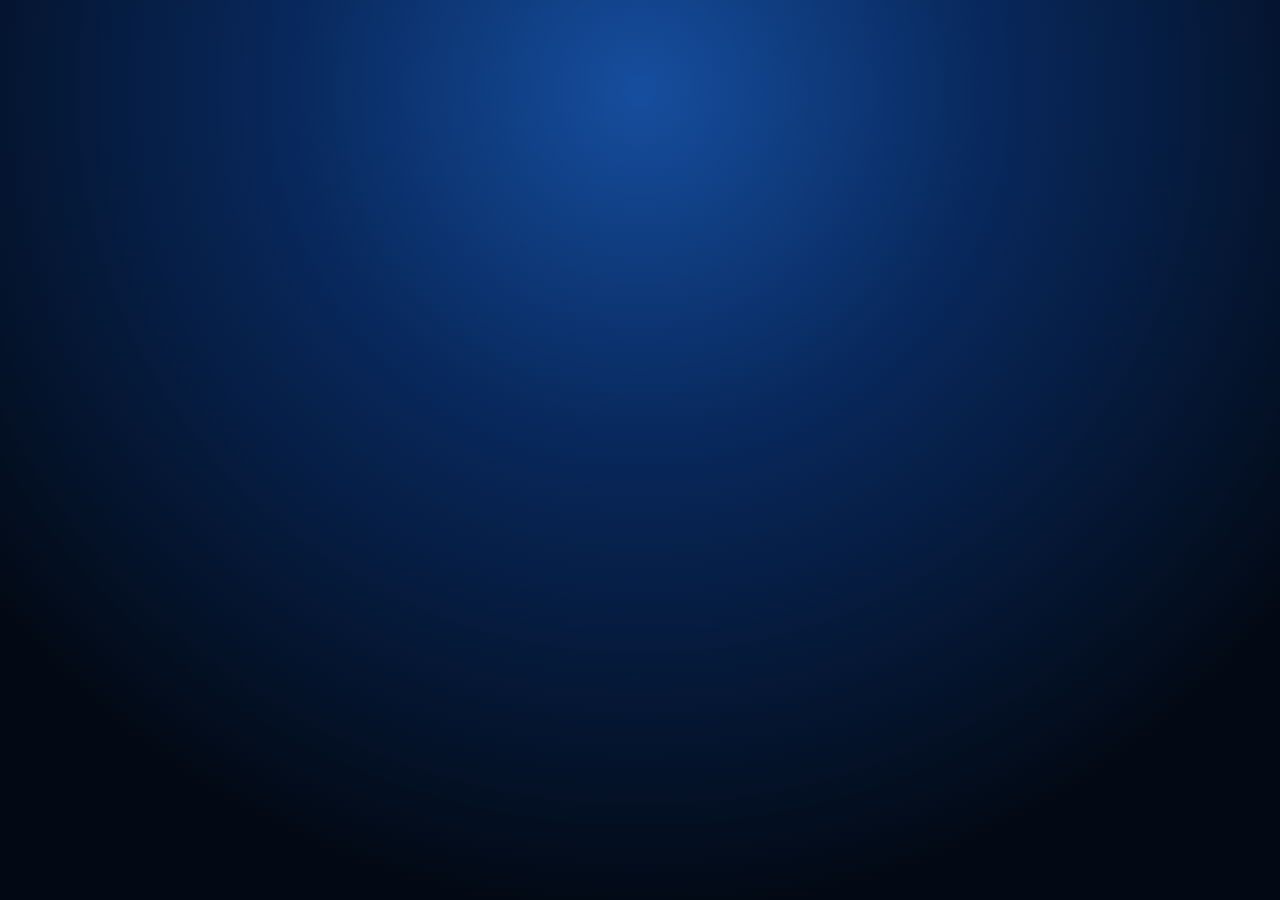
==== host.html @ 750aaca6 "Add files via upload" ====
<!doctype html><html><head><meta charset='utf-8'><meta name='viewport' content='width=device-width,initial-scale=1'><title>CIT Feud Control Room</title><link rel='stylesheet' href='style.css'></head><body class='host'><main id='hostApp'></main><script src='script.js'></script></body></html>
---- style.css ----
:root{--navy:#04152f;--panel:#071d40;--blue:#0d65d8;--blue2:#1595ff;--gold:#f5b62d;--gold2:#ffe080;--cream:#fff9e9;--red:#b8202b;--muted:#b9cbea}*{box-sizing:border-box}html,body{margin:0;min-height:100%;font-family:Arial,Helvetica,sans-serif;background:radial-gradient(circle at 50% 10%,#164e9e 0,#08285c 34%,#020914 80%);color:white}body{min-height:100vh}button,input{font:inherit}button{cursor:pointer}#game{min-height:100vh;padding:14px;display:flex;flex-direction:column;gap:12px}.game-header{display:grid;grid-template-columns:minmax(140px,190px) 1fr minmax(140px,190px);gap:12px;align-items:center}.brand{text-align:center;border:4px solid var(--gold);border-radius:24px;padding:8px 18px;background:linear-gradient(#0d438e,#061f4d);box-shadow:0 0 0 3px #6b3b00,0 0 25px #f7b62d44 inset}.brand small{font-weight:800;letter-spacing:.16em;color:#d8e7ff}.brand h1{margin:0;font-size:clamp(34px,5vw,70px);line-height:.9;text-shadow:0 4px #001433}.brand em{font-family:Georgia,serif;font-style:normal;color:var(--gold)}.team-score{background:#020b1b;border:3px solid #d8e2ef;border-radius:15px;padding:8px;text-align:center;box-shadow:0 5px 14px #0008}.team-score span{font-weight:900}.team-score strong{display:block;margin-top:5px;padding:3px;border:3px solid #27a0ff;border-radius:9px;background:linear-gradient(#157cff,#063a9e);font-size:44px}.layout{display:grid;grid-template-columns:minmax(0,1fr) 245px;gap:12px;flex:1;min-height:0}.stage{display:flex;flex-direction:column;gap:10px}.round-heading{display:flex;align-items:center;gap:12px}.round-heading span{background:linear-gradient(#ffc54a,#e98b05);color:#08255c;border:2px solid #ffe29b;border-radius:9px;padding:8px 13px;font-weight:1000}.round-heading strong{font-size:24px;text-transform:uppercase}.question{min-height:82px;display:grid;place-items:center;text-align:center;padding:14px 24px;background:#071b3c;border:4px solid var(--gold);border-radius:15px;font-size:clamp(22px,2.5vw,36px);font-weight:900}.answer-board{display:grid;grid-template-columns:1fr 1fr;gap:9px;flex:1}.answer{position:relative;min-height:78px;overflow:hidden;border:4px solid var(--gold);border-radius:10px;background:linear-gradient(#148cff,#0648aa);color:white;font-weight:900;font-size:clamp(16px,1.6vw,24px);box-shadow:inset 0 0 17px #72bdff77}.answer:hover{filter:brightness(1.08)}.cover{position:absolute;inset:0;display:grid;place-items:center;background:linear-gradient(#168dff,#0647aa)}.cover b{width:62px;height:48px;display:grid;place-items:center;border:3px solid var(--gold);border-radius:50%;background:#09285e;font-size:30px}.revealed{height:100%;display:grid;grid-template-columns:1fr 72px;align-items:center;text-transform:uppercase}.answer-text{padding:8px 12px}.answer-points{height:100%;display:grid;place-items:center;background:#061d49;border-left:2px solid #ffc446;font-size:28px}.answer.open .cover{display:none}.round-nav{display:flex;justify-content:center;gap:8px}.round-nav button,.control-rail button{border:1px solid #a7c5ef;background:#0b326c;color:#fff;border-radius:8px;padding:9px 10px;font-weight:800}.round-nav button:hover,.control-rail button:hover{background:#1552a6}.control-rail{display:flex;flex-direction:column;gap:10px}.rail-card{background:#061a3a;border:2px solid var(--gold);border-radius:14px;padding:11px}.rail-card h2{font-size:14px;letter-spacing:.08em;margin:0 0 9px;color:var(--gold2)}.rail-card label{display:block;font-size:12px;color:var(--muted);margin-bottom:5px}.rail-card input{width:100%;border:2px solid #3b74b9;border-radius:8px;background:#03132c;color:#fff;padding:8px;text-align:center;font-weight:900;font-size:20px}.bank{display:flex;justify-content:space-between;align-items:center;margin-bottom:8px}.bank span{color:var(--muted)}.bank strong{font-size:32px;color:var(--gold2)}.award-grid{display:grid;grid-template-columns:1fr 1fr;gap:6px;margin-top:8px}.control-rail .danger{background:#781717;border-color:#ff7474}.compact{display:grid;gap:7px}.strikes{min-height:48px;display:flex;align-items:center;justify-content:center;gap:8px;font-size:42px;font-weight:1000;color:#ff3131;text-shadow:0 2px white}.strikes span{color:#7f96b7;text-shadow:none;font-size:20px}.round-nav button:disabled{opacity:.35;cursor:not-allowed}footer{text-align:center;color:#9fb3d4;font-size:12px}.modal{position:fixed;inset:0;display:none;place-items:center;background:#000c;padding:20px;z-index:20}.modal.show{display:grid}.modal-card{width:min(700px,100%);background:#071d40;border:4px solid var(--gold);border-radius:20px;padding:24px;text-align:center;box-shadow:0 0 50px #000}.modal-card h2{font-size:34px;margin:0 0 10px}.modal-card p{font-size:20px;line-height:1.5}.modal-card button{padding:11px 18px;border:0;border-radius:8px;background:var(--gold);color:#09275d;font-weight:900}@media(max-width:900px){.layout{grid-template-columns:1fr}.control-rail{display:grid;grid-template-columns:repeat(2,1fr)}.answer-board{grid-template-columns:1fr 1fr}}@media(max-width:620px){#game{padding:8px}.game-header{grid-template-columns:1fr 1fr}.brand{grid-column:1/-1;grid-row:1}.team-score{grid-row:2}.control-rail{grid-template-columns:1fr}.answer-board{grid-template-columns:1fr}.round-heading{align-items:flex-start;flex-direction:column;gap:5px}.question{font-size:20px}.answer{min-height:62px}}
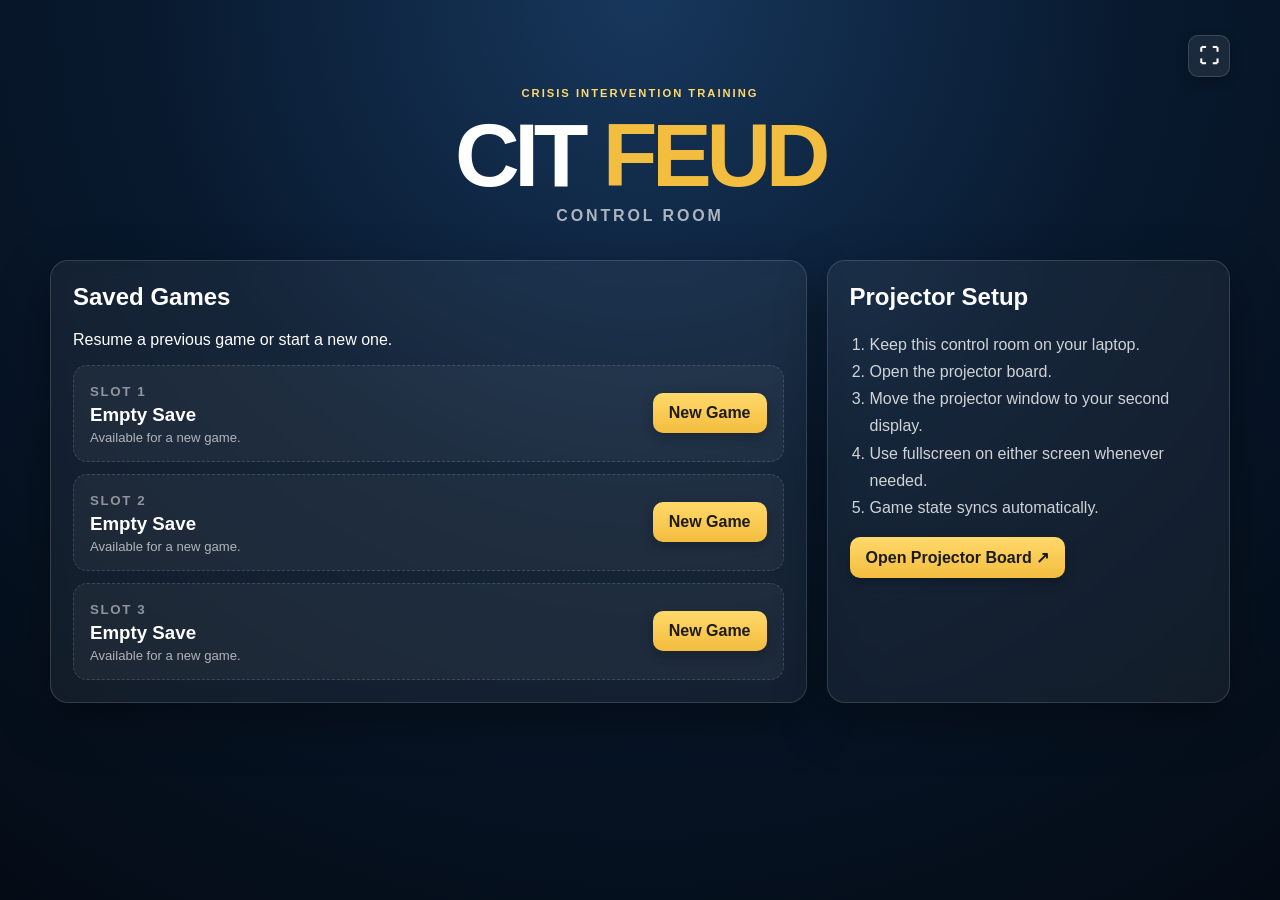
==== commit aa458d1f: "Update host.html" ====
--- a/host.html
+++ b/host.html
@@ -1 +1,54 @@
-<!doctype html><html><head><meta charset='utf-8'><meta name='viewport' content='width=device-width,initial-scale=1'><title>CIT Feud Control Room</title><link rel='stylesheet' href='style.css'></head><body class='host'><main id='hostApp'></main><script src='script.js'></script></body></html>
+<!doctype html>
+
+<html lang="en">
+
+<head>
+
+    <meta charset="utf-8">
+
+    <meta
+        name="viewport"
+        content="width=device-width, initial-scale=1"
+    >
+
+    <meta
+        name="theme-color"
+        content="#071426"
+    >
+
+    <title>CIT Feud Control Room</title>
+
+    <link
+        rel="stylesheet"
+        href="style.css"
+    >
+
+</head>
+
+
+<body class="host">
+
+
+    <main id="hostApp"></main>
+
+
+    <!-- =====================================================
+         GAME PACKS
+
+         The host needs the same game packs as the projector.
+         Each pack must load BEFORE script.js.
+         ===================================================== -->
+
+    <script src="GamePacks/safety-planning.js"></script>
+
+
+    <!-- =====================================================
+         MAIN GAME ENGINE
+         ===================================================== -->
+
+    <script src="script.js"></script>
+
+
+</body>
+
+</html>
--- a/style.css
+++ b/style.css
@@ -1 +1,2721 @@
-:root{--navy:#04152f;--panel:#071d40;--blue:#0d65d8;--blue2:#1595ff;--gold:#f5b62d;--gold2:#ffe080;--cream:#fff9e9;--red:#b8202b;--muted:#b9cbea}*{box-sizing:border-box}html,body{margin:0;min-height:100%;font-family:Arial,Helvetica,sans-serif;background:radial-gradient(circle at 50% 10%,#164e9e 0,#08285c 34%,#020914 80%);color:white}body{min-height:100vh}button,input{font:inherit}button{cursor:pointer}#game{min-height:100vh;padding:14px;display:flex;flex-direction:column;gap:12px}.game-header{display:grid;grid-template-columns:minmax(140px,190px) 1fr minmax(140px,190px);gap:12px;align-items:center}.brand{text-align:center;border:4px solid var(--gold);border-radius:24px;padding:8px 18px;background:linear-gradient(#0d438e,#061f4d);box-shadow:0 0 0 3px #6b3b00,0 0 25px #f7b62d44 inset}.brand small{font-weight:800;letter-spacing:.16em;color:#d8e7ff}.brand h1{margin:0;font-size:clamp(34px,5vw,70px);line-height:.9;text-shadow:0 4px #001433}.brand em{font-family:Georgia,serif;font-style:normal;color:var(--gold)}.team-score{background:#020b1b;border:3px solid #d8e2ef;border-radius:15px;padding:8px;text-align:center;box-shadow:0 5px 14px #0008}.team-score span{font-weight:900}.team-score strong{display:block;margin-top:5px;padding:3px;border:3px solid #27a0ff;border-radius:9px;background:linear-gradient(#157cff,#063a9e);font-size:44px}.layout{display:grid;grid-template-columns:minmax(0,1fr) 245px;gap:12px;flex:1;min-height:0}.stage{display:flex;flex-direction:column;gap:10px}.round-heading{display:flex;align-items:center;gap:12px}.round-heading span{background:linear-gradient(#ffc54a,#e98b05);color:#08255c;border:2px solid #ffe29b;border-radius:9px;padding:8px 13px;font-weight:1000}.round-heading strong{font-size:24px;text-transform:uppercase}.question{min-height:82px;display:grid;place-items:center;text-align:center;padding:14px 24px;background:#071b3c;border:4px solid var(--gold);border-radius:15px;font-size:clamp(22px,2.5vw,36px);font-weight:900}.answer-board{display:grid;grid-template-columns:1fr 1fr;gap:9px;flex:1}.answer{position:relative;min-height:78px;overflow:hidden;border:4px solid var(--gold);border-radius:10px;background:linear-gradient(#148cff,#0648aa);color:white;font-weight:900;font-size:clamp(16px,1.6vw,24px);box-shadow:inset 0 0 17px #72bdff77}.answer:hover{filter:brightness(1.08)}.cover{position:absolute;inset:0;display:grid;place-items:center;background:linear-gradient(#168dff,#0647aa)}.cover b{width:62px;height:48px;display:grid;place-items:center;border:3px solid var(--gold);border-radius:50%;background:#09285e;font-size:30px}.revealed{height:100%;display:grid;grid-template-columns:1fr 72px;align-items:center;text-transform:uppercase}.answer-text{padding:8px 12px}.answer-points{height:100%;display:grid;place-items:center;background:#061d49;border-left:2px solid #ffc446;font-size:28px}.answer.open .cover{display:none}.round-nav{display:flex;justify-content:center;gap:8px}.round-nav button,.control-rail button{border:1px solid #a7c5ef;background:#0b326c;color:#fff;border-radius:8px;padding:9px 10px;font-weight:800}.round-nav button:hover,.control-rail button:hover{background:#1552a6}.control-rail{display:flex;flex-direction:column;gap:10px}.rail-card{background:#061a3a;border:2px solid var(--gold);border-radius:14px;padding:11px}.rail-card h2{font-size:14px;letter-spacing:.08em;margin:0 0 9px;color:var(--gold2)}.rail-card label{display:block;font-size:12px;color:var(--muted);margin-bottom:5px}.rail-card input{width:100%;border:2px solid #3b74b9;border-radius:8px;background:#03132c;color:#fff;padding:8px;text-align:center;font-weight:900;font-size:20px}.bank{display:flex;justify-content:space-between;align-items:center;margin-bottom:8px}.bank span{color:var(--muted)}.bank strong{font-size:32px;color:var(--gold2)}.award-grid{display:grid;grid-template-columns:1fr 1fr;gap:6px;margin-top:8px}.control-rail .danger{background:#781717;border-color:#ff7474}.compact{display:grid;gap:7px}.strikes{min-height:48px;display:flex;align-items:center;justify-content:center;gap:8px;font-size:42px;font-weight:1000;color:#ff3131;text-shadow:0 2px white}.strikes span{color:#7f96b7;text-shadow:none;font-size:20px}.round-nav button:disabled{opacity:.35;cursor:not-allowed}footer{text-align:center;color:#9fb3d4;font-size:12px}.modal{position:fixed;inset:0;display:none;place-items:center;background:#000c;padding:20px;z-index:20}.modal.show{display:grid}.modal-card{width:min(700px,100%);background:#071d40;border:4px solid var(--gold);border-radius:20px;padding:24px;text-align:center;box-shadow:0 0 50px #000}.modal-card h2{font-size:34px;margin:0 0 10px}.modal-card p{font-size:20px;line-height:1.5}.modal-card button{padding:11px 18px;border:0;border-radius:8px;background:var(--gold);color:#09275d;font-weight:900}@media(max-width:900px){.layout{grid-template-columns:1fr}.control-rail{display:grid;grid-template-columns:repeat(2,1fr)}.answer-board{grid-template-columns:1fr 1fr}}@media(max-width:620px){#game{padding:8px}.game-header{grid-template-columns:1fr 1fr}.brand{grid-column:1/-1;grid-row:1}.team-score{grid-row:2}.control-rail{grid-template-columns:1fr}.answer-board{grid-template-columns:1fr}.round-heading{align-items:flex-start;flex-direction:column;gap:5px}.question{font-size:20px}.answer{min-height:62px}}
+:root {
+    --navy: #071426;
+    --navy-2: #0c213d;
+    --navy-3: #12345b;
+    --blue: #174a7e;
+
+    --gold: #f3bd3f;
+    --gold-light: #ffd96a;
+
+    --white: #ffffff;
+
+    --red: #d7373f;
+    --green: #18884b;
+
+    --line: rgba(255,255,255,.14);
+    --panel: rgba(255,255,255,.055);
+
+    --shadow: 0 18px 50px rgba(0,0,0,.35);
+}
+
+
+/* =========================================================
+   GLOBAL
+   ========================================================= */
+
+* {
+    box-sizing: border-box;
+}
+
+
+html,
+body {
+    margin: 0;
+    min-height: 100%;
+}
+
+
+body {
+    font-family:
+        Arial,
+        Helvetica,
+        sans-serif;
+
+    background:
+        radial-gradient(
+            circle at top,
+            #17375c 0%,
+            #08192e 45%,
+            #040b15 100%
+        );
+
+    color: var(--white);
+}
+
+
+button,
+input,
+select {
+    font: inherit;
+}
+
+
+button,
+.buttonlike {
+    border: 0;
+
+    border-radius: 10px;
+
+    padding: 11px 16px;
+
+    background:
+        linear-gradient(
+            180deg,
+            var(--gold-light),
+            var(--gold)
+        );
+
+    color: #1c1a12;
+
+    font-weight: 900;
+
+    cursor: pointer;
+
+    box-shadow:
+        0 4px 12px
+        rgba(0,0,0,.25);
+
+    transition:
+        transform .12s ease,
+        opacity .12s ease,
+        box-shadow .12s ease;
+}
+
+
+button:hover,
+.buttonlike:hover {
+    transform:
+        translateY(-1px);
+}
+
+
+button:disabled {
+    opacity: .35;
+
+    cursor: default;
+
+    transform: none;
+}
+
+
+button.ghost,
+.buttonlike.ghost {
+    background:
+        rgba(255,255,255,.08);
+
+    color: white;
+
+    border:
+        1px solid
+        var(--line);
+}
+
+
+button.danger {
+    color:
+        #ffb8bc;
+}
+
+
+input,
+select {
+    width: 100%;
+
+    margin-top: 6px;
+
+    border-radius: 9px;
+
+    border:
+        1px solid
+        var(--line);
+
+    background:
+        rgba(0,0,0,.22);
+
+    color: white;
+
+    padding:
+        10px 12px;
+}
+
+
+label {
+    font-size:
+        .78rem;
+
+    font-weight:
+        800;
+
+    letter-spacing:
+        .04em;
+}
+
+
+h1,
+h2,
+h3,
+p {
+    margin-top: 0;
+}
+
+
+.eyebrow {
+    color:
+        var(--gold-light);
+
+    letter-spacing:
+        .18em;
+
+    font-size:
+        .7rem;
+
+    font-weight:
+        900;
+}
+
+
+.panel {
+    background:
+        var(--panel);
+
+    border:
+        1px solid
+        var(--line);
+
+    border-radius:
+        18px;
+
+    padding:
+        22px;
+
+    box-shadow:
+        var(--shadow);
+
+    backdrop-filter:
+        blur(8px);
+}
+
+
+.actions {
+    display:
+        flex;
+
+    gap:
+        8px;
+
+    flex-wrap:
+        wrap;
+}
+
+
+.tags {
+    display:
+        flex;
+
+    flex-wrap:
+        wrap;
+
+    gap:
+        6px;
+
+    margin:
+        8px 0 12px;
+}
+
+
+.tags span {
+    padding:
+        5px 8px;
+
+    border-radius:
+        100px;
+
+    background:
+        rgba(243,189,63,.12);
+
+    border:
+        1px solid
+        rgba(243,189,63,.35);
+
+    color:
+        #ffe69b;
+
+    font-size:
+        .68rem;
+
+    font-weight:
+        800;
+}
+
+
+.buttonlike {
+    display:
+        inline-block;
+
+    text-decoration:
+        none;
+}
+
+
+/* =========================================================
+   FULLSCREEN / UTILITY BUTTONS
+   ========================================================= */
+
+.hostUtilityBar {
+    display:
+        flex;
+
+    justify-content:
+        flex-end;
+
+    margin-bottom:
+        10px;
+}
+
+
+.controlTopActions {
+    display:
+        flex;
+
+    align-items:
+        center;
+
+    gap:
+        10px;
+}
+
+
+.iconUtility {
+    width:
+        42px;
+
+    height:
+        42px;
+
+    padding:
+        0;
+
+    display:
+        grid;
+
+    place-items:
+        center;
+
+    border:
+        1px solid
+        var(--line);
+
+    background:
+        rgba(255,255,255,.08);
+
+    color:
+        white;
+
+    font-size:
+        1.25rem;
+}
+
+
+/* =========================================================
+   STARTUP
+   ========================================================= */
+
+.startup {
+    width:
+        min(
+            1180px,
+            94vw
+        );
+
+    margin:
+        0 auto;
+
+    padding:
+        35px 0 70px;
+}
+
+
+.brand {
+    text-align:
+        center;
+
+    margin-bottom:
+        35px;
+}
+
+
+.brand h1 {
+    font-size:
+        clamp(
+            3rem,
+            7vw,
+            6rem
+        );
+
+    margin:
+        5px 0 0;
+
+    letter-spacing:
+        -.06em;
+}
+
+
+.brand h1 b {
+    color:
+        var(--gold);
+}
+
+
+.brand p {
+    opacity:
+        .65;
+
+    font-weight:
+        800;
+
+    letter-spacing:
+        .18em;
+
+    text-transform:
+        uppercase;
+}
+
+
+.brand.compact h1 {
+    font-size:
+        3.5rem;
+}
+
+
+.homegrid {
+    display:
+        grid;
+
+    grid-template-columns:
+        1.5fr .8fr;
+
+    gap:
+        20px;
+}
+
+
+.slots {
+    display:
+        grid;
+
+    gap:
+        12px;
+}
+
+
+.savecard {
+    display:
+        flex;
+
+    align-items:
+        center;
+
+    justify-content:
+        space-between;
+
+    gap:
+        15px;
+
+    padding:
+        16px;
+
+    border-radius:
+        14px;
+
+    background:
+        rgba(255,255,255,.045);
+
+    border:
+        1px solid
+        var(--line);
+}
+
+
+.savecard small {
+    opacity:
+        .5;
+
+    letter-spacing:
+        .12em;
+
+    font-weight:
+        900;
+}
+
+
+.savecard h3 {
+    margin:
+        4px 0;
+}
+
+
+.savecard p {
+    margin:
+        0;
+
+    opacity:
+        .65;
+
+    font-size:
+        .82rem;
+}
+
+
+.savecard.empty {
+    border-style:
+        dashed;
+}
+
+
+.help ol {
+    padding-left:
+        20px;
+
+    line-height:
+        1.7;
+
+    opacity:
+        .8;
+}
+
+
+/* =========================================================
+   SETUP
+   ========================================================= */
+
+.setup {
+    max-width:
+        1000px;
+
+    margin:
+        auto;
+}
+
+
+.formrow {
+    display:
+        grid;
+
+    grid-template-columns:
+        1fr 1fr;
+
+    gap:
+        15px;
+
+    margin-bottom:
+        25px;
+}
+
+
+.packgrid {
+    display:
+        grid;
+
+    grid-template-columns:
+        repeat(3, 1fr);
+
+    gap:
+        12px;
+
+    margin-bottom:
+        30px;
+}
+
+
+.packcard {
+    display:
+        block;
+
+    padding:
+        16px;
+
+    border:
+        1px solid
+        var(--line);
+
+    border-radius:
+        14px;
+
+    background:
+        rgba(255,255,255,.035);
+
+    cursor:
+        pointer;
+}
+
+
+.packcard > input {
+    width:
+        auto;
+
+    margin:
+        0 0 10px;
+}
+
+
+.packcard h3 {
+    margin-bottom:
+        6px;
+}
+
+
+.packcard p {
+    opacity:
+        .7;
+
+    font-size:
+        .8rem;
+
+    min-height:
+        42px;
+}
+
+
+.packcard small {
+    opacity:
+        .55;
+}
+
+
+.teaminputs {
+    display:
+        grid;
+
+    grid-template-columns:
+        repeat(2, 1fr);
+
+    gap:
+        12px;
+
+    margin-bottom:
+        25px;
+}
+
+
+/* =========================================================
+   HOST
+   ========================================================= */
+
+.control {
+    width:
+        min(
+            1450px,
+            96vw
+        );
+
+    margin:
+        auto;
+
+    padding:
+        24px 0 50px;
+}
+
+
+.controltop {
+    display:
+        flex;
+
+    align-items:
+        center;
+
+    justify-content:
+        space-between;
+
+    gap:
+        20px;
+
+    margin-bottom:
+        18px;
+}
+
+
+.controltop h1 {
+    margin:
+        3px 0;
+}
+
+
+.controltop p {
+    margin:
+        0;
+
+    opacity:
+        .65;
+}
+
+
+.saveok {
+    color:
+        #a9f2c8;
+
+    border:
+        1px solid
+        rgba(80,210,140,.35);
+
+    background:
+        rgba(80,210,140,.09);
+
+    padding:
+        8px 12px;
+
+    border-radius:
+        100px;
+
+    font-size:
+        .75rem;
+
+    font-weight:
+        900;
+}
+
+
+.controlgrid {
+    display:
+        grid;
+
+    grid-template-columns:
+        minmax(0, 1.65fr)
+        minmax(330px, .7fr);
+
+    gap:
+        18px;
+
+    align-items:
+        start;
+}
+
+
+/* =========================================================
+   PRESENTATION CONTROL
+   ========================================================= */
+
+.presentationControl {
+    display:
+        flex;
+
+    align-items:
+        center;
+
+    justify-content:
+        space-between;
+
+    gap:
+        20px;
+
+    margin-bottom:
+        18px;
+
+    padding:
+        14px 18px;
+}
+
+
+.presentationControl strong {
+    color:
+        var(--gold-light);
+
+    font-size:
+        1.2rem;
+}
+
+
+.presentationButtons {
+    display:
+        flex;
+
+    gap:
+        7px;
+
+    flex-wrap:
+        wrap;
+
+    justify-content:
+        flex-end;
+}
+
+
+.presentationButtons button {
+    padding:
+        8px 12px;
+
+    font-size:
+        .76rem;
+}
+
+
+.presentationButtons .presentationNext {
+    padding-left:
+        20px;
+
+    padding-right:
+        20px;
+}
+
+
+/* =========================================================
+   HOST QUESTION
+   ========================================================= */
+
+.qmeta {
+    display:
+        flex;
+
+    align-items:
+        center;
+
+    justify-content:
+        space-between;
+
+    gap:
+        10px;
+}
+
+
+.qmeta small {
+    opacity:
+        .55;
+
+    text-transform:
+        uppercase;
+
+    letter-spacing:
+        .1em;
+
+    font-weight:
+        900;
+}
+
+
+.boardcontrol h2 {
+    font-size:
+        clamp(
+            1.35rem,
+            2vw,
+            2rem
+        );
+
+    line-height:
+        1.2;
+}
+
+
+.sectionlabel {
+    font-size:
+        .72rem;
+
+    letter-spacing:
+        .16em;
+
+    font-weight:
+        900;
+
+    opacity:
+        .7;
+
+    margin-bottom:
+        10px;
+}
+
+
+/* =========================================================
+   BUZZER
+   ========================================================= */
+
+.buzzsection {
+    margin:
+        18px 0 22px;
+
+    padding:
+        16px;
+
+    border:
+        1px solid
+        var(--line);
+
+    border-radius:
+        16px;
+
+    background:
+        rgba(255,255,255,.025);
+}
+
+
+.buzzteams {
+    display:
+        grid;
+
+    gap:
+        9px;
+}
+
+
+.buzzbtn {
+    min-height:
+        48px;
+
+    display:
+        flex;
+
+    align-items:
+        center;
+
+    justify-content:
+        flex-start;
+
+    gap:
+        10px;
+}
+
+
+.buzzbtn span {
+    display:
+        grid;
+
+    place-items:
+        center;
+
+    width:
+        28px;
+
+    height:
+        28px;
+
+    border-radius:
+        50%;
+
+    background:
+        rgba(0,0,0,.2);
+
+    font-weight:
+        900;
+}
+
+
+.buzzbtn.active {
+    outline:
+        3px solid
+        var(--gold-light);
+
+    box-shadow:
+        0 0 0 5px
+        rgba(255,212,90,.12),
+        0 0 20px
+        rgba(255,212,90,.25);
+}
+
+
+.microcopy {
+    font-size:
+        .8rem;
+
+    opacity:
+        .65;
+
+    margin:
+        9px 0 0;
+}
+
+
+/* =========================================================
+   HOST ANSWERS
+   ========================================================= */
+
+.answerlabel {
+    margin-top:
+        6px;
+}
+
+
+.answerjudge {
+    display:
+        grid;
+
+    gap:
+        8px;
+}
+
+
+.judgeRow {
+    display:
+        grid;
+
+    grid-template-columns:
+        38px
+        minmax(0,1fr)
+        66px
+        44px
+        44px;
+
+    gap:
+        8px;
+
+    align-items:
+        center;
+
+    padding:
+        9px 10px;
+
+    border-radius:
+        12px;
+
+    background:
+        rgba(255,255,255,.045);
+
+    border:
+        1px solid
+        rgba(255,255,255,.08);
+}
+
+
+.judgeRow.correct {
+    background:
+        rgba(56,189,120,.12);
+
+    border-color:
+        rgba(56,189,120,.45);
+}
+
+
+.answerNum {
+    display:
+        grid;
+
+    place-items:
+        center;
+
+    width:
+        30px;
+
+    height:
+        30px;
+
+    border-radius:
+        8px;
+
+    background:
+        rgba(255,255,255,.09);
+
+    font-weight:
+        900;
+}
+
+
+.judgeRow em {
+    font-style:
+        normal;
+
+    font-weight:
+        800;
+
+    text-align:
+        right;
+
+    opacity:
+        .75;
+}
+
+
+.judge {
+    min-width:
+        42px;
+
+    height:
+        40px;
+
+    padding:
+        0;
+
+    font-size:
+        1.15rem;
+
+    border-radius:
+        10px;
+}
+
+
+.judge.yes {
+    background:
+        var(--green);
+
+    color:
+        white;
+}
+
+
+.judge.no {
+    background:
+        #a92d35;
+
+    color:
+        white;
+}
+
+
+/* =========================================================
+   BANK
+   ========================================================= */
+
+.bankline {
+    display:
+        flex;
+
+    justify-content:
+        space-between;
+
+    align-items:
+        center;
+
+    margin-top:
+        18px;
+
+    padding:
+        14px 16px;
+
+    border-radius:
+        12px;
+
+    background:
+        rgba(243,189,63,.09);
+
+    border:
+        1px solid
+        rgba(243,189,63,.25);
+}
+
+
+.bankline span {
+    font-size:
+        .72rem;
+
+    letter-spacing:
+        .12em;
+
+    font-weight:
+        900;
+
+    opacity:
+        .75;
+}
+
+
+.bankline strong {
+    color:
+        var(--gold-light);
+
+    font-size:
+        1.8rem;
+}
+
+
+.roundnav {
+    display:
+        flex;
+
+    justify-content:
+        space-between;
+
+    gap:
+        10px;
+
+    margin-top:
+        15px;
+}
+
+
+/* =========================================================
+   HOST TEAMS
+   ========================================================= */
+
+.teamscorelist {
+    display:
+        grid;
+
+    gap:
+        10px;
+}
+
+
+.teamctl {
+    padding:
+        12px;
+
+    border-radius:
+        12px;
+
+    border:
+        1px solid
+        var(--line);
+
+    background:
+        rgba(255,255,255,.035);
+}
+
+
+.teamctl.answering {
+    outline:
+        2px solid
+        var(--gold-light);
+
+    box-shadow:
+        0 0 18px
+        rgba(255,212,90,.15);
+}
+
+
+.hostTeamHeader {
+    display:
+        grid;
+
+    grid-template-columns:
+        1fr auto;
+
+    align-items:
+        center;
+
+    gap:
+        12px;
+}
+
+
+.hostTeamHeader input {
+    margin:
+        0;
+
+    font-weight:
+        900;
+}
+
+
+.hostTeamHeader strong {
+    color:
+        var(--gold-light);
+
+    font-size:
+        1.8rem;
+
+    min-width:
+        45px;
+
+    text-align:
+        right;
+}
+
+
+.teamScoreButtons {
+    display:
+        flex;
+
+    gap:
+        5px;
+
+    margin-top:
+        8px;
+}
+
+
+.teamScoreButtons button {
+    padding:
+        7px 9px;
+
+    font-size:
+        .72rem;
+}
+
+
+/* =========================================================
+   HOST STRIKES
+   ========================================================= */
+
+.strikectl {
+    margin-top:
+        20px;
+
+    padding-top:
+        18px;
+
+    border-top:
+        1px solid
+        var(--line);
+}
+
+
+.strikectl > span {
+    display:
+        block;
+
+    font-size:
+        .72rem;
+
+    letter-spacing:
+        .12em;
+
+    font-weight:
+        900;
+
+    opacity:
+        .65;
+}
+
+
+.xs {
+    margin:
+        8px 0;
+
+    color:
+        #ff5a63;
+
+    font-size:
+        2.1rem;
+
+    font-weight:
+        1000;
+
+    letter-spacing:
+        .12em;
+}
+
+
+/* =========================================================
+   RECENT CALLS / NOTES
+   ========================================================= */
+
+.attempts {
+    margin-top:
+        18px;
+
+    padding-top:
+        15px;
+
+    border-top:
+        1px solid
+        rgba(255,255,255,.1);
+}
+
+
+.attempts > div {
+    display:
+        grid;
+
+    grid-template-columns:
+        24px 1fr auto;
+
+    gap:
+        7px;
+
+    padding:
+        5px 0;
+
+    font-size:
+        .82rem;
+}
+
+
+.attempts > div small {
+    opacity:
+        .65;
+}
+
+
+.facilitator {
+    margin-top:
+        18px;
+
+    padding:
+        14px;
+
+    border-radius:
+        12px;
+
+    background:
+        rgba(23,74,126,.22);
+
+    border:
+        1px solid
+        rgba(90,150,220,.25);
+}
+
+
+.facilitator p {
+    margin:
+        0;
+
+    font-size:
+        .83rem;
+
+    line-height:
+        1.5;
+
+    opacity:
+        .8;
+}
+
+
+.hostfooter {
+    display:
+        flex;
+
+    gap:
+        8px;
+
+    margin-top:
+        18px;
+}
+
+
+/* =========================================================
+   PROJECTOR BASE
+   ========================================================= */
+
+body.projector {
+    min-height:
+        100vh;
+
+    overflow:
+        hidden;
+
+    background:
+        radial-gradient(
+            circle at center top,
+            #184b7b 0%,
+            #0b2340 42%,
+            #040b15 100%
+        );
+}
+
+
+#projectorApp {
+    min-height:
+        100vh;
+}
+
+
+/* =========================================================
+   WAITING
+   ========================================================= */
+
+.waiting {
+    min-height:
+        100vh;
+
+    display:
+        grid;
+
+    place-content:
+        center;
+
+    text-align:
+        center;
+}
+
+
+.waiting h1 {
+    margin:
+        5px 0;
+
+    font-size:
+        clamp(
+            4rem,
+            11vw,
+            9rem
+        );
+
+    letter-spacing:
+        -.07em;
+}
+
+
+.waiting h1 b {
+    color:
+        var(--gold);
+}
+
+
+.waiting p {
+    opacity:
+        .6;
+
+    font-size:
+        1.1rem;
+}
+
+
+/* =========================================================
+   ROUND INTRO
+   ========================================================= */
+
+.roundIntro,
+.topAnswersIntro {
+    min-height:
+        100vh;
+
+    display:
+        flex;
+
+    flex-direction:
+        column;
+
+    align-items:
+        center;
+
+    justify-content:
+        center;
+
+    text-align:
+        center;
+}
+
+
+.roundWord {
+    margin-top:
+        25px;
+
+    font-size:
+        clamp(
+            3rem,
+            7vw,
+            7rem
+        );
+
+    font-weight:
+        1000;
+
+    letter-spacing:
+        .12em;
+
+    color:
+        white;
+
+    animation:
+        introRise .55s ease;
+}
+
+
+.roundNumber {
+    font-size:
+        clamp(
+            8rem,
+            20vw,
+            18rem
+        );
+
+    line-height:
+        .9;
+
+    font-weight:
+        1000;
+
+    color:
+        var(--gold);
+
+    text-shadow:
+        0 10px 40px
+        rgba(0,0,0,.35);
+
+    animation:
+        roundPop .55s ease;
+}
+
+
+.roundPack {
+    margin-top:
+        25px;
+
+    font-size:
+        1rem;
+
+    letter-spacing:
+        .15em;
+
+    text-transform:
+        uppercase;
+
+    opacity:
+        .6;
+}
+
+
+.topCount {
+    font-size:
+        clamp(
+            4rem,
+            9vw,
+            9rem
+        );
+
+    font-weight:
+        1000;
+
+    letter-spacing:
+        -.05em;
+
+    animation:
+        introRise .45s ease;
+}
+
+
+.topCount strong {
+    color:
+        var(--gold);
+
+    font-size:
+        1.35em;
+}
+
+
+.topAnswersText {
+    margin-top:
+        12px;
+
+    font-size:
+        clamp(
+            1.5rem,
+            3.4vw,
+            3.2rem
+        );
+
+    letter-spacing:
+        .12em;
+
+    font-weight:
+        900;
+
+    color:
+        var(--gold-light);
+
+    animation:
+        introRise .65s ease;
+}
+
+
+@keyframes introRise {
+
+    from {
+        opacity:
+            0;
+
+        transform:
+            translateY(25px);
+    }
+
+    to {
+        opacity:
+            1;
+
+        transform:
+            translateY(0);
+    }
+
+}
+
+
+@keyframes roundPop {
+
+    0% {
+        opacity:
+            0;
+
+        transform:
+            scale(.65);
+    }
+
+    70% {
+        transform:
+            scale(1.08);
+    }
+
+    100% {
+        opacity:
+            1;
+
+        transform:
+            scale(1);
+    }
+
+}
+
+
+/* =========================================================
+   PROJECTOR GAME
+   ========================================================= */
+
+.stage {
+    min-height:
+        100vh;
+
+    display:
+        grid;
+
+    grid-template-rows:
+        auto
+        auto
+        1fr
+        auto
+        auto;
+
+    gap:
+        12px;
+
+    padding:
+        18px 2.5vw 16px;
+}
+
+
+/* =========================================================
+   TOP BAR / STRIKES
+   ========================================================= */
+
+.gameTopBar {
+    display:
+        grid;
+
+    grid-template-columns:
+        1fr auto 1fr;
+
+    align-items:
+        center;
+
+    gap:
+        20px;
+}
+
+
+.miniBrand strong {
+    display:
+        block;
+
+    margin-top:
+        3px;
+
+    font-size:
+        1.5rem;
+
+    letter-spacing:
+        -.04em;
+}
+
+
+.miniBrand strong b {
+    color:
+        var(--gold);
+}
+
+
+.topStrikeArea {
+    display:
+        flex;
+
+    align-items:
+        center;
+
+    gap:
+        12px;
+
+    padding:
+        8px 18px;
+
+    border:
+        1px solid
+        rgba(255,255,255,.1);
+
+    border-radius:
+        100px;
+
+    background:
+        rgba(0,0,0,.15);
+}
+
+
+.strikeLabel {
+    font-size:
+        .6rem;
+
+    letter-spacing:
+        .14em;
+
+    font-weight:
+        900;
+
+    opacity:
+        .45;
+}
+
+
+.topStrikes {
+    display:
+        flex;
+
+    gap:
+        8px;
+}
+
+
+.topStrikes span {
+    color:
+        rgba(255,255,255,.13);
+
+    font-size:
+        1.8rem;
+
+    line-height:
+        1;
+
+    font-weight:
+        1000;
+}
+
+
+.topStrikes span.hot {
+    color:
+        #ff505b;
+
+    text-shadow:
+        0 0 12px
+        rgba(255,60,70,.7);
+}
+
+
+.roundbadge {
+    justify-self:
+        end;
+
+    min-width:
+        145px;
+
+    text-align:
+        center;
+
+    padding:
+        9px 15px;
+
+    border-radius:
+        12px;
+
+    background:
+        rgba(255,255,255,.06);
+
+    border:
+        1px solid
+        var(--line);
+
+    font-size:
+        .72rem;
+
+    font-weight:
+        900;
+
+    letter-spacing:
+        .12em;
+}
+
+
+.roundbadge small {
+    display:
+        block;
+
+    margin-top:
+        4px;
+
+    color:
+        var(--gold-light);
+
+    letter-spacing:
+        normal;
+}
+
+
+/* =========================================================
+   QUESTION
+   ========================================================= */
+
+.prompt {
+    width:
+        min(
+            1200px,
+            95%
+        );
+
+    min-height:
+        70px;
+
+    margin:
+        auto;
+
+    display:
+        flex;
+
+    align-items:
+        center;
+
+    justify-content:
+        center;
+
+    text-align:
+        center;
+
+    font-size:
+        clamp(
+            1.35rem,
+            2.6vw,
+            2.5rem
+        );
+
+    font-weight:
+        900;
+
+    line-height:
+        1.18;
+}
+
+
+.questionVisible {
+    animation:
+        questionReveal .5s ease;
+}
+
+
+.questionHidden {
+    opacity:
+        0;
+}
+
+
+@keyframes questionReveal {
+
+    from {
+        opacity:
+            0;
+
+        transform:
+            translateY(-15px);
+    }
+
+    to {
+        opacity:
+            1;
+
+        transform:
+            translateY(0);
+    }
+
+}
+
+
+/* =========================================================
+   ANSWER BOARD
+   ========================================================= */
+
+.projectorAnswers {
+    width:
+        min(
+            1150px,
+            94vw
+        );
+
+    margin:
+        auto;
+
+    display:
+        grid;
+
+    grid-template-columns:
+        1fr 1fr;
+
+    gap:
+        10px;
+
+    align-content:
+        center;
+}
+
+
+.tile {
+    position:
+        relative;
+
+    min-height:
+        66px;
+
+    display:
+        grid;
+
+    grid-template-columns:
+        54px 1fr 60px;
+
+    align-items:
+        center;
+
+    overflow:
+        hidden;
+
+    border-radius:
+        10px;
+
+    border:
+        2px solid
+        #4f78a5;
+
+    background:
+        linear-gradient(
+            180deg,
+            #163e69,
+            #0d2b4d
+        );
+
+    box-shadow:
+        inset 0 0 0 2px
+        rgba(255,255,255,.05),
+        0 8px 16px
+        rgba(0,0,0,.28);
+}
+
+
+.tile > span {
+    height:
+        100%;
+
+    display:
+        grid;
+
+    place-items:
+        center;
+
+    background:
+        rgba(0,0,0,.2);
+
+    color:
+        var(--gold-light);
+
+    font-size:
+        1.35rem;
+
+    font-weight:
+        1000;
+}
+
+
+.tile b {
+    padding:
+        0 15px;
+
+    font-size:
+        clamp(
+            .9rem,
+            1.5vw,
+            1.35rem
+        );
+}
+
+
+.tile em {
+    font-style:
+        normal;
+
+    text-align:
+        center;
+
+    font-size:
+        1.35rem;
+
+    font-weight:
+        1000;
+
+    color:
+        var(--gold-light);
+}
+
+
+.tile.revealed {
+    background:
+        linear-gradient(
+            180deg,
+            #236aa5,
+            #174e83
+        );
+
+    border-color:
+        var(--gold-light);
+
+    animation:
+        reveal .28s ease;
+}
+
+
+@keyframes reveal {
+
+    0% {
+        transform:
+            rotateX(80deg)
+            scale(.95);
+
+        opacity:
+            .3;
+    }
+
+    100% {
+        transform:
+            rotateX(0)
+            scale(1);
+
+        opacity:
+            1;
+    }
+
+}
+
+
+/* =========================================================
+   CORRECT ANSWER FLASH
+   ========================================================= */
+
+.tile.correctFlash {
+    z-index:
+        20;
+
+    animation:
+        correctFlash .85s ease;
+}
+
+
+@keyframes correctFlash {
+
+    0% {
+        transform:
+            scale(1);
+
+        box-shadow:
+            0 0 0
+            rgba(255,217,106,0);
+    }
+
+    20% {
+        transform:
+            scale(1.06);
+
+        border-color:
+            white;
+
+        box-shadow:
+            0 0 35px
+            rgba(255,217,106,.95);
+    }
+
+    45% {
+        transform:
+            scale(1.02);
+
+        background:
+            linear-gradient(
+                180deg,
+                #39a966,
+                #19733e
+            );
+    }
+
+    100% {
+        transform:
+            scale(1);
+
+        box-shadow:
+            0 8px 16px
+            rgba(0,0,0,.28);
+    }
+
+}
+
+
+/* =========================================================
+   WRONG ANSWER OVERLAY
+   ========================================================= */
+
+.wrongOverlay {
+    position:
+        fixed;
+
+    inset:
+        0;
+
+    z-index:
+        999999;
+
+    display:
+        grid;
+
+    place-items:
+        center;
+
+    pointer-events:
+        none;
+
+    background:
+        rgba(40,0,0,.14);
+
+    animation:
+        wrongBackdrop .85s ease forwards;
+}
+
+
+.giantX {
+    color:
+        #ff3643;
+
+    font-size:
+        min(
+            70vh,
+            55vw
+        );
+
+    font-weight:
+        1000;
+
+    line-height:
+        .75;
+
+    text-shadow:
+        0 0 15px
+        rgba(255,255,255,.9),
+        0 0 35px
+        rgba(255,40,50,.9),
+        0 0 80px
+        rgba(255,40,50,.5);
+
+    animation:
+        giantX .85s ease forwards;
+}
+
+
+@keyframes giantX {
+
+    0% {
+        opacity:
+            0;
+
+        transform:
+            scale(.25);
+    }
+
+    18% {
+        opacity:
+            1;
+
+        transform:
+            scale(1.15);
+    }
+
+    35% {
+        transform:
+            scale(.95);
+    }
+
+    70% {
+        opacity:
+            1;
+
+        transform:
+            scale(1);
+    }
+
+    100% {
+        opacity:
+            0;
+
+        transform:
+            scale(1.08);
+    }
+
+}
+
+
+@keyframes wrongBackdrop {
+
+    0% {
+        opacity:
+            0;
+    }
+
+    15% {
+        opacity:
+            1;
+    }
+
+    75% {
+        opacity:
+            1;
+    }
+
+    100% {
+        opacity:
+            0;
+    }
+
+}
+
+
+/* =========================================================
+   ROUND BANK
+   ========================================================= */
+
+.projectorBank {
+    justify-self:
+        center;
+
+    display:
+        flex;
+
+    align-items:
+        center;
+
+    gap:
+        10px;
+
+    padding:
+        5px 18px;
+
+    border-radius:
+        100px;
+
+    background:
+        rgba(0,0,0,.18);
+
+    border:
+        1px solid
+        rgba(255,255,255,.08);
+}
+
+
+.projectorBank span {
+    font-size:
+        .58rem;
+
+    letter-spacing:
+        .12em;
+
+    font-weight:
+        900;
+
+    opacity:
+        .45;
+}
+
+
+.projectorBank strong {
+    color:
+        var(--gold-light);
+
+    font-size:
+        1.3rem;
+}
+
+
+/* =========================================================
+   PROJECTOR TEAMS
+   ========================================================= */
+
+.projectorScores {
+    display:
+        grid;
+
+    gap:
+        8px;
+
+    width:
+        100%;
+}
+
+
+.projectorTeam {
+    min-width:
+        0;
+
+    display:
+        flex;
+
+    align-items:
+        center;
+
+    justify-content:
+        space-between;
+
+    gap:
+        10px;
+
+    padding:
+        12px 15px;
+
+    border-radius:
+        11px;
+
+    background:
+        rgba(255,255,255,.06);
+
+    border:
+        1px solid
+        var(--line);
+
+    transition:
+        transform .15s ease,
+        box-shadow .15s ease,
+        outline .15s ease;
+}
+
+
+.projectorTeam span {
+    min-width:
+        0;
+
+    overflow:
+        hidden;
+
+    text-overflow:
+        ellipsis;
+
+    white-space:
+        nowrap;
+
+    font-size:
+        clamp(
+            .65rem,
+            1vw,
+            .9rem
+        );
+
+    font-weight:
+        900;
+
+    text-transform:
+        uppercase;
+
+    letter-spacing:
+        .05em;
+
+    opacity:
+        .8;
+}
+
+
+.projectorTeam strong {
+    flex:
+        0 0 auto;
+
+    color:
+        var(--gold-light);
+
+    font-size:
+        clamp(
+            1.2rem,
+            2vw,
+            1.8rem
+        );
+}
+
+
+.projectorTeam.activeAnswerer {
+    outline:
+        3px solid
+        var(--gold-light);
+
+    background:
+        rgba(243,189,63,.12);
+
+    box-shadow:
+        0 0 24px
+        rgba(255,212,90,.35);
+
+    transform:
+        translateY(-4px);
+}
+
+
+.projectorTeam.buzzerFlash {
+    animation:
+        buzzerFlash .6s ease;
+}
+
+
+@keyframes buzzerFlash {
+
+    0% {
+        transform:
+            scale(1);
+    }
+
+    25% {
+        transform:
+            scale(1.08);
+
+        background:
+            rgba(243,189,63,.35);
+
+        box-shadow:
+            0 0 35px
+            rgba(255,212,90,.7);
+    }
+
+    100% {
+        transform:
+            scale(1);
+    }
+
+}
+
+
+/* =========================================================
+   PROJECTOR UTILITY CONTROLS
+   ========================================================= */
+
+.projectorUtilities {
+    position:
+        fixed;
+
+    left:
+        18px;
+
+    bottom:
+        18px;
+
+    z-index:
+        99999;
+
+    display:
+        flex;
+
+    gap:
+        8px;
+
+    opacity:
+        .32;
+
+    transition:
+        opacity .15s ease;
+}
+
+
+.projectorUtilities:hover {
+    opacity:
+        1;
+}
+
+
+.projectorUtilityButton {
+    position:
+        relative;
+
+    width:
+        44px;
+
+    height:
+        44px;
+
+    padding:
+        0;
+
+    display:
+        grid;
+
+    place-items:
+        center;
+
+    border-radius:
+        50%;
+
+    border:
+        1px solid
+        rgba(255,255,255,.2);
+
+    background:
+        rgba(7,20,38,.8);
+
+    color:
+        rgba(255,255,255,.8);
+
+    text-decoration:
+        none;
+
+    font-size:
+        1.2rem;
+
+    box-shadow:
+        0 5px 18px
+        rgba(0,0,0,.25);
+}
+
+
+.projectorUtilityButton:hover {
+    opacity:
+        1;
+
+    color:
+        white;
+
+    border-color:
+        var(--gold);
+
+    transform:
+        scale(1.06);
+}
+
+
+.projectorUtilityButton svg {
+    width:
+        21px;
+
+    height:
+        21px;
+
+    fill:
+        none;
+
+    stroke:
+        currentColor;
+
+    stroke-width:
+        2;
+
+    stroke-linecap:
+        round;
+
+    stroke-linejoin:
+        round;
+}
+
+
+.utilityGear {
+    position:
+        absolute;
+
+    right:
+        -3px;
+
+    bottom:
+        -3px;
+
+    width:
+        18px;
+
+    height:
+        18px;
+
+    display:
+        grid;
+
+    place-items:
+        center;
+
+    border-radius:
+        50%;
+
+    background:
+        var(--gold);
+
+    border:
+        2px solid
+        var(--navy);
+
+    color:
+        var(--navy);
+
+    font-size:
+        9px;
+}
+
+
+/* =========================================================
+   RESPONSIVE
+   ========================================================= */
+
+@media (
+    max-width: 1000px
+) {
+
+    .homegrid,
+    .controlgrid {
+        grid-template-columns:
+            1fr;
+    }
+
+
+    .packgrid {
+        grid-template-columns:
+            1fr;
+    }
+
+
+    .presentationControl {
+        align-items:
+            flex-start;
+
+        flex-direction:
+            column;
+    }
+
+}
+
+
+@media (
+    max-width: 760px
+) {
+
+    .formrow,
+    .teaminputs {
+        grid-template-columns:
+            1fr;
+    }
+
+
+    .judgeRow {
+        grid-template-columns:
+            34px
+            minmax(0,1fr)
+            50px
+            42px
+            42px;
+    }
+
+
+    .projectorAnswers {
+        grid-template-columns:
+            1fr;
+    }
+
+
+    .gameTopBar {
+        grid-template-columns:
+            1fr auto;
+    }
+
+
+    .topStrikeArea {
+        grid-row:
+            2;
+
+        grid-column:
+            1 / -1;
+
+        justify-self:
+            center;
+    }
+
+
+    .savecard {
+        flex-direction:
+            column;
+
+        align-items:
+            flex-start;
+    }
+
+}
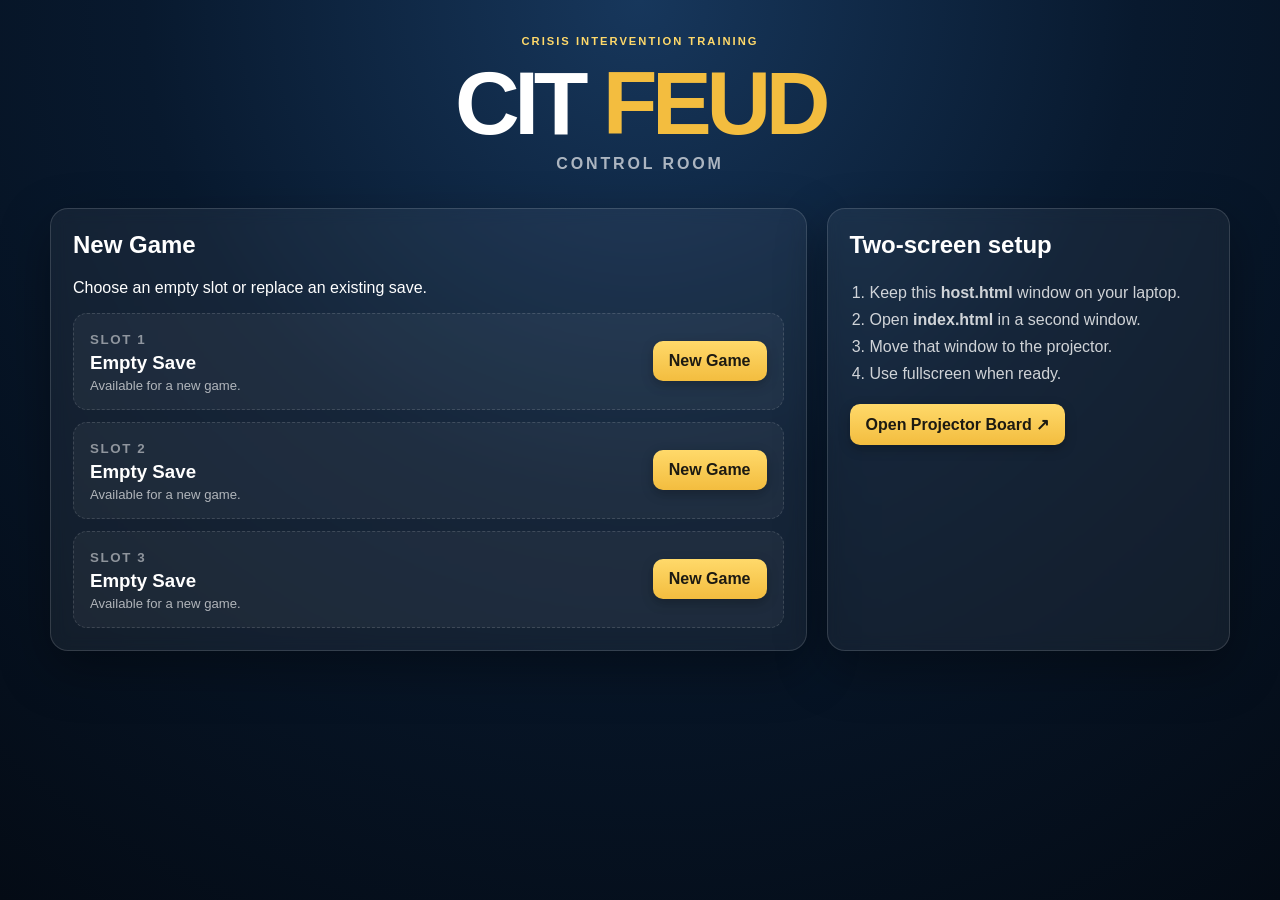
==== commit 976d10c4: "Update host.html" ====
--- a/host.html
+++ b/host.html
@@ -39,7 +39,7 @@
          Each pack must load BEFORE script.js.
          ===================================================== -->
 
-    <script src="GamePacks/safety-planning.js"></script>
+    <script src="Gamepacks/safety-planning.js"></script>
 
 
     <!-- =====================================================
--- a/style.css
+++ b/style.css
@@ -2719,3 +2719,89 @@
     }
 
 }
+
+/* =========================================================
+   CIT FEUD V4 — STEAL + PROJECTOR REBALANCE OVERRIDES
+   ========================================================= */
+
+.presentationStatus{display:block;margin-top:4px;opacity:.5;font-size:.68rem;font-weight:900;letter-spacing:.12em;text-transform:uppercase}
+.presentationButtons .stealPresentation{border:1px solid rgba(155,115,255,.45)}
+.presentationButtons .stealPresentation.active{color:#fff;background:linear-gradient(135deg,#6c4ed9,#287cc1,#1a9b86);box-shadow:0 0 22px rgba(108,78,217,.25)}
+.teamctl.controlling{border-color:rgba(243,189,63,.55);background:rgba(243,189,63,.08)}
+.teamRoleLine{min-height:17px;margin-top:5px}
+.teamRoleLine span{color:var(--gold-light);font-size:.62rem;font-weight:900;letter-spacing:.12em}
+
+.stealHostPanel{margin:18px 0 22px;padding:18px;border-radius:16px;border:1px solid rgba(155,115,255,.35);background:linear-gradient(135deg,rgba(108,78,217,.12),rgba(23,74,126,.12))}
+.stealHostHeading{display:flex;align-items:center;justify-content:space-between;gap:18px;margin-bottom:14px}
+.stealHostHeading h3{margin:0}
+.stealBankCallout{flex:0 0 auto;min-width:95px;padding:9px 13px;text-align:center;border-radius:12px;background:rgba(0,0,0,.2);border:1px solid rgba(255,255,255,.1)}
+.stealBankCallout span,.defendingTeamHost span,.stealAwardSummary span{display:block;opacity:.55;font-size:.58rem;font-weight:900;letter-spacing:.13em}
+.stealBankCallout strong{color:var(--gold-light);font-size:1.65rem}
+.stealNeedsControl{padding:14px;border-radius:12px;background:rgba(255,255,255,.06);line-height:1.5}
+.defendingTeamHost{display:flex;align-items:center;justify-content:space-between;gap:15px;padding:11px 13px;margin-bottom:10px;border-radius:11px;background:rgba(243,189,63,.08);border:1px solid rgba(243,189,63,.22)}
+.defendingTeamHost strong{color:var(--gold-light)}
+.stealTeamList{display:grid;gap:8px}
+.stealTeamRow{display:flex;align-items:center;justify-content:space-between;gap:12px;padding:10px 12px;border-radius:11px;background:rgba(255,255,255,.045);border:1px solid rgba(255,255,255,.09)}
+.stealTeamRow small{display:block;margin-bottom:2px;opacity:.45;font-size:.58rem;font-weight:900;letter-spacing:.12em}
+.stealTeamRow.stealCorrect{background:rgba(56,189,120,.13);border-color:rgba(56,189,120,.5)}
+.stealTeamRow.stealWrong{background:rgba(215,55,63,.1);border-color:rgba(215,55,63,.4)}
+.stealJudgeButtons{display:flex;gap:7px}
+.stealAwardSummary{display:grid;grid-template-columns:auto auto 1fr;align-items:center;gap:14px;margin-top:14px;padding-top:14px;border-top:1px solid rgba(255,255,255,.1)}
+.stealAwardSummary>div{min-width:88px}
+.stealAwardSummary strong{display:block;margin-top:3px;color:var(--gold-light);font-size:1.35rem}
+.stealAwardSummary button{justify-self:end}
+
+/* Fill the projector instead of leaving the board floating in dead space. */
+.stage{position:relative;isolation:isolate;height:100vh;min-height:100vh;display:grid;grid-template-rows:minmax(58px,8vh) minmax(0,1fr) minmax(74px,10vh);gap:clamp(8px,1.2vh,14px);padding:clamp(14px,2vh,22px) clamp(24px,3vw,52px) clamp(16px,2vh,24px)}
+.gameTopBar{display:grid;grid-template-columns:minmax(190px,1fr) auto minmax(190px,1fr);align-items:center;gap:20px;min-width:0}
+.miniBrand .eyebrow{font-size:clamp(.48rem,.55vw,.7rem)}
+.miniBrand strong{font-size:clamp(1.25rem,1.6vw,1.8rem)}
+.roundbadge{min-width:clamp(130px,10vw,175px);padding:8px 14px;font-size:clamp(.62rem,.72vw,.82rem)}
+.topStrikeArea{padding:8px 19px;gap:13px}
+.topStrikes span{font-size:clamp(1.7rem,2vw,2.25rem)}
+
+.projectorGameArea{min-height:0;width:min(1380px,94vw);justify-self:center;align-self:stretch;display:grid;grid-template-rows:minmax(82px,auto) minmax(0,1fr) auto;align-items:center;gap:clamp(10px,1.5vh,18px)}
+.prompt{width:min(1320px,100%);min-height:clamp(74px,10vh,110px);margin:0 auto;padding:4px clamp(10px,2vw,30px);font-size:clamp(1.65rem,2.6vw,3rem);line-height:1.12;text-wrap:balance}
+.projectorAnswers{width:min(1320px,100%);margin:auto;grid-template-columns:1fr 1fr;grid-auto-rows:minmax(clamp(76px,9vh,104px),1fr);gap:clamp(10px,1.4vh,16px) clamp(12px,1.2vw,20px);align-content:center}
+.tile{min-height:clamp(76px,9vh,104px);grid-template-columns:clamp(58px,4.5vw,76px) minmax(0,1fr) clamp(62px,4.5vw,78px);border-radius:13px;box-shadow:inset 0 0 0 2px rgba(255,255,255,.05),0 10px 22px rgba(0,0,0,.28)}
+.tile>span,.tile em{font-size:clamp(1.35rem,1.8vw,2rem)}
+.tile b{padding:0 clamp(12px,1.2vw,20px);font-size:clamp(1.05rem,1.45vw,1.65rem);line-height:1.08}
+.projectorBank{gap:13px;padding:7px 22px}
+.projectorBank strong{font-size:clamp(1.45rem,1.8vw,2rem)}
+
+.projectorScores{gap:clamp(7px,.7vw,12px);align-self:end}
+.projectorTeam{min-height:clamp(64px,8vh,86px);padding:clamp(10px,1.3vh,15px) clamp(12px,1.1vw,18px);border-radius:13px}
+.projectorTeamIdentity{min-width:0}
+.projectorTeam span{display:block;font-size:clamp(.72rem,1vw,1rem)}
+.projectorTeam small{display:block;margin-top:4px;color:var(--gold-light);font-size:clamp(.48rem,.55vw,.62rem);font-weight:900;letter-spacing:.12em;opacity:.78}
+.projectorTeam>strong{font-size:clamp(1.45rem,2.1vw,2.2rem)}
+
+.stealStage{background:radial-gradient(circle at 50% 22%,rgba(91,75,180,.18),transparent 38%)}
+.stealEdge{position:fixed;inset:0;z-index:9990;pointer-events:none;padding:6px;background:linear-gradient(115deg,#ff5d8f,#ffbf4b,#65d98a,#4ab7ff,#9a72ff,#ff5d8f);background-size:300% 300%;animation:stealGradient 9s ease-in-out infinite;opacity:.82;mask:linear-gradient(#000 0 0) content-box,linear-gradient(#000 0 0);-webkit-mask:linear-gradient(#000 0 0) content-box,linear-gradient(#000 0 0);mask-composite:exclude;-webkit-mask-composite:xor}
+@keyframes stealGradient{0%{background-position:0% 50%;opacity:.5}50%{background-position:100% 50%;opacity:.95}100%{background-position:0% 50%;opacity:.5}}
+.stealHeader{min-width:clamp(320px,34vw,560px);display:grid;grid-template-columns:auto 1fr auto;align-items:center;gap:10px;padding:8px 20px;text-align:center;border-radius:100px;border:1px solid rgba(175,150,255,.42);background:linear-gradient(135deg,rgba(104,72,200,.3),rgba(24,136,148,.22));box-shadow:0 0 28px rgba(105,82,200,.18)}
+.stealHeader>span{font-size:clamp(1rem,1.3vw,1.45rem)}
+.stealHeader strong{font-size:clamp(.9rem,1.15vw,1.25rem);letter-spacing:.12em}
+.stealHeader small{grid-column:1/-1;margin-top:-4px;font-size:clamp(.45rem,.52vw,.58rem);font-weight:900;letter-spacing:.16em;opacity:.62}
+.projectorTeam.defendingTeam{background:rgba(243,189,63,.08);border-color:rgba(243,189,63,.4);opacity:.72}
+.projectorTeam.stealEligible{border-color:rgba(135,175,255,.28);background:linear-gradient(135deg,rgba(95,70,180,.12),rgba(20,115,140,.1))}
+
+/* Keep projector utility controls above the larger score footer. */
+.projectorUtilities{bottom:18px;z-index:99999}
+
+/* Smaller screens */
+@media(max-width:1000px){
+    .presentationButtons{justify-content:flex-start}
+}
+@media(max-width:760px){
+    .stealAwardSummary{grid-template-columns:1fr 1fr}
+    .stealAwardSummary button{grid-column:1/-1;justify-self:stretch}
+    .stage{height:auto;overflow-y:auto;grid-template-rows:auto auto auto}
+    .projectorAnswers{grid-template-columns:1fr;grid-auto-rows:minmax(58px,auto)}
+    .gameTopBar{grid-template-columns:1fr auto}
+    .topStrikeArea,.stealHeader{grid-row:2;grid-column:1/-1;justify-self:center}
+    .projectorScores{grid-template-columns:1fr 1fr!important}
+}
+@media(prefers-reduced-motion:reduce){
+    .stealEdge{animation:none!important}
+}
